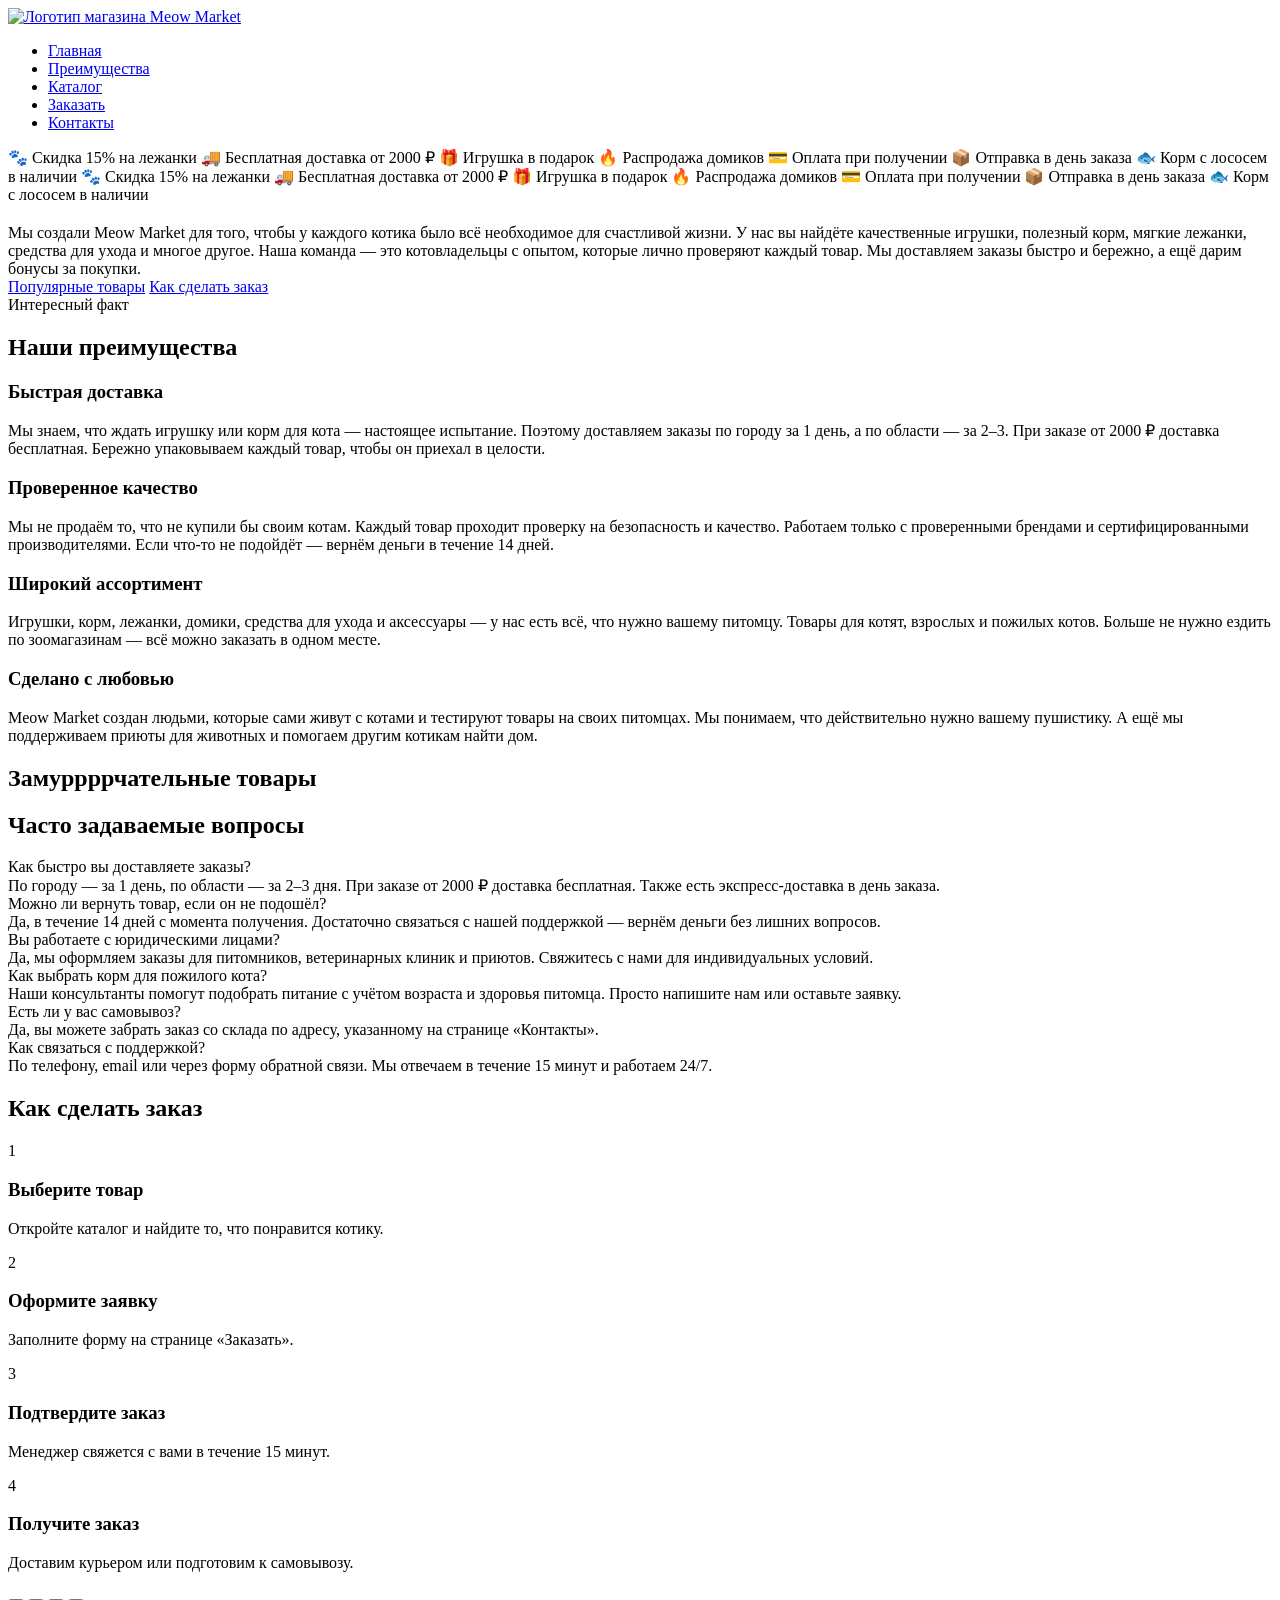
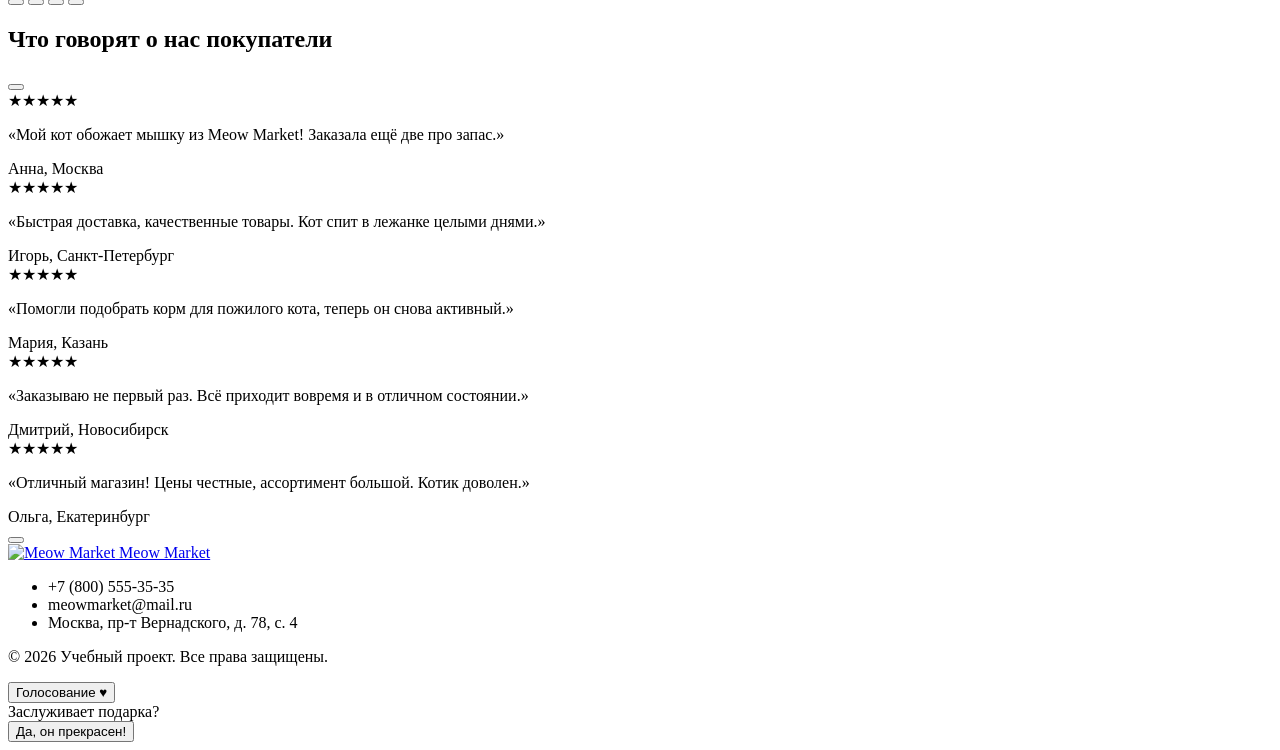
==== index.html @ ce5903d4 "feat: add index.html with header, hero, popular, FAQ, reviews and footer" ====
<!DOCTYPE html>
<html lang="ru">

<head>
	<meta charset="UTF-8">
	<meta name="viewport" content="width=device-width, initial-scale=1.0">
	<meta name="description"
		content="Добро пожаловать в Meow Market! Уютный магазин товаров для котиков. Игрушки, корм, лежанки и аксессуары. Всё для счастья вашего пушистика!">
	<meta property="og:type" content="website">
	<meta property="og:title" content="Meow Market - Товары для котиков">
	<meta property="og:description" content="Уютный магазин игрушек, корма и лежанок для ваших пушистиков.">
	<meta property="og:image" content="https://NazarovaVA.github.io/Meow-Market-kr1-html-css-shop/images/icon.svg">
	<link rel="preconnect" href="https://fonts.googleapis.com">
	<link rel="preconnect" href="https://fonts.gstatic.com" crossorigin>
	<link href="https://fonts.googleapis.com/css2?family=Pacifico&display=swap" rel="stylesheet">
	<link rel="icon" href="images/icon.svg" type="image/svg+xml">
	<title>Meow Market - Главная</title>
	<link rel="stylesheet" href="css/style.css">
	<script type="module" src="js/main.js"></script>
</head>

<body>
	<header class="site-header">
		<div class="site-header__logo">
			<a class="site-header__logo-img" href="index.html">
				<img src="images/logo.gif" alt="Логотип магазина" />
			</a>
			<a class="site-header__logo-text" href="index.html">Meow Market</a>
		</div>
		<div class="site-header__nav-wrapper">
			<nav class="site-nav">
				<ul class="site-nav__list">
					<li class="site-nav__item site-nav__item--active">
						<a class="site-nav__link" href="index.html">Главная</a>
					</li>
					<li class="site-nav__item">
						<a class="site-nav__link" href="#advantages">Преимущества</a>
					</li>
					<li class="site-nav__item">
						<a class="site-nav__link" href="catalog.html">Каталог</a>
					</li>
					<li class="site-nav__item">
						<a class="site-nav__link" href="order.html">Заказать</a>
					</li>
					<li class="site-nav__item">
						<a class="site-nav__link" href="contacts.html">Контакты</a>
					</li>
				</ul>
			</nav>
		</div>
	</header>
	<main>
		<div class="marquee">
			<div class="marquee__track">
				<span class="marquee__item">🐾 Скидка 15% на лежанки</span>
				<span class="marquee__item">🚚 Бесплатная доставка от 2000 ₽</span>
				<span class="marquee__item">🎁 Игрушка в подарок</span>
				<span class="marquee__item">🔥 Распродажа домиков</span>
				<span class="marquee__item">💳 Оплата при получении</span>
				<span class="marquee__item">📦 Отправка в день заказа</span>
				<span class="marquee__item">🐟 Корм с лососем в наличии</span>
				<span class="marquee__item" aria-hidden="true">🐾 Скидка 15% на лежанки</span>
				<span class="marquee__item" aria-hidden="true">🚚 Бесплатная доставка от 2000 ₽</span>
				<span class="marquee__item" aria-hidden="true">🎁 Игрушка в подарок</span>
				<span class="marquee__item" aria-hidden="true">🔥 Распродажа домиков</span>
				<span class="marquee__item" aria-hidden="true">💳 Оплата при получении</span>
				<span class="marquee__item" aria-hidden="true">📦 Отправка в день заказа</span>
				<span class="marquee__item" aria-hidden="true">🐟 Корм с лососем в наличии</span>
			</div>
		</div>
		<section class="hero">
			<div class="hero__inner">
				<h1 class="hero__title"></h1>
				<div class="hero__content">
					<div class="hero__left">
						<div class="hero__text">
							Мы создали Meow Market для того, чтобы у каждого котика было всё необходимое для счастливой
							жизни. У нас вы найдёте
							качественные игрушки, полезный корм, мягкие лежанки, средства для ухода и многое другое.
							Наша команда — это
							котовладельцы с опытом, которые лично проверяют каждый товар. Мы доставляем заказы быстро и
							бережно, а ещё дарим бонусы
							за покупки.
						</div>
						<div class="hero__actions">
							<a class="button" href="#popular">Популярные товары</a>
							<a class="button" href="#how-to-order">Как сделать заказ</a>
						</div>
					</div>
					<div class="fact-card">
						<div class="fact-card__title">Интересный факт</div>
						<div class="fact-card__text"></div>
					</div>
				</div>
			</div>
		</section>
		<section class="advantages" id="advantages">
			<h2 class="section-title">Наши преимущества</h2>
			<div class="advantages__grid">
				<article class="advantage-card advantage-card--from-left">
					<div class="advantage-card__inner">
						<div class="advantage-card__front">
							<h3 class="advantage-card__title">Быстрая доставка</h3>
							<div class="advantage-card__icon advantage-card__icon--delivery"></div>
						</div>
						<div class="advantage-card__back">
							<p class="advantage-card__text">
								Мы знаем, что ждать игрушку или корм для кота — настоящее испытание. Поэтому доставляем
								заказы по городу за 1 день, а по
								области — за 2–3. При заказе от 2000 ₽ доставка бесплатная. Бережно упаковываем каждый
								товар, чтобы он приехал в
								целости.
							</p>
						</div>
					</div>
				</article>
				<article class="advantage-card advantage-card--from-right">
					<div class="advantage-card__inner">
						<div class="advantage-card__front">
							<h3 class="advantage-card__title">Проверенное качество</h3>
							<div class="advantage-card__icon advantage-card__icon--tested"></div>
						</div>
						<div class="advantage-card__back">
							<p class="advantage-card__text">
								Мы не продаём то, что не купили бы своим котам. Каждый товар проходит проверку на
								безопасность и качество. Работаем
								только с проверенными брендами и сертифицированными производителями. Если что-то не
								подойдёт — вернём деньги в течение
								14 дней.
							</p>
						</div>
					</div>
				</article>
				<article class="advantage-card advantage-card--from-left">
					<div class="advantage-card__inner">
						<div class="advantage-card__front">
							<h3 class="advantage-card__title">Широкий ассортимент</h3>
							<div class="advantage-card__icon advantage-card__icon--products"></div>
						</div>
						<div class="advantage-card__back">
							<p class="advantage-card__text">
								Игрушки, корм, лежанки, домики, средства для ухода и аксессуары — у нас есть всё, что
								нужно вашему питомцу. Товары для
								котят, взрослых и пожилых котов. Больше не нужно ездить по зоомагазинам — всё можно
								заказать в одном месте.
							</p>
						</div>
					</div>
				</article>
				<article class="advantage-card advantage-card--from-right">
					<div class="advantage-card__inner">
						<div class="advantage-card__front">
							<h3 class="advantage-card__title">Сделано с любовью</h3>
							<div class="advantage-card__icon advantage-card__icon--love"></div>
						</div>
						<div class="advantage-card__back">
							<p class="advantage-card__text">
								Meow Market создан людьми, которые сами живут с котами и тестируют товары на своих
								питомцах. Мы понимаем, что
								действительно нужно вашему пушистику. А ещё мы поддерживаем приюты для животных и
								помогаем другим котикам найти дом.
							</p>
						</div>
					</div>
				</article>
			</div>
		</section>
		<section class="popular" id="popular">
			<h2 class="section-title">Замуррррчательные товары</h2>
			<div class="products__grid"></div>
		</section>
		<section id="faq">
			<h2 class="section-title">Часто задаваемые вопросы</h2>
			<div class="faq__list">
				<div class="faq-item">
					<div class="faq-item__question">Как быстро вы доставляете заказы?</div>
					<div class="faq-item__answer">По городу — за 1 день, по области — за 2–3 дня. При заказе от 2000 ₽
						доставка
						бесплатная. Также есть экспресс-доставка в день заказа.</div>
				</div>
				<div class="faq-item">
					<div class="faq-item__question">Можно ли вернуть товар, если он не подошёл?</div>
					<div class="faq-item__answer">Да, в течение 14 дней с момента получения. Достаточно связаться с
						нашей
						поддержкой — вернём деньги без лишних вопросов.</div>
				</div>
				<div class="faq-item">
					<div class="faq-item__question">Вы работаете с юридическими лицами?</div>
					<div class="faq-item__answer">Да, мы оформляем заказы для питомников, ветеринарных клиник и приютов.
						Свяжитесь с нами для индивидуальных условий.</div>
				</div>
				<div class="faq-item">
					<div class="faq-item__question">Как выбрать корм для пожилого кота?</div>
					<div class="faq-item__answer">Наши консультанты помогут подобрать питание с учётом возраста и
						здоровья
						питомца. Просто напишите нам или оставьте заявку.</div>
				</div>
				<div class="faq-item">
					<div class="faq-item__question">Есть ли у вас самовывоз?</div>
					<div class="faq-item__answer">Да, вы можете забрать заказ со склада по адресу, указанному на
						странице
						«Контакты».</div>
				</div>
				<div class="faq-item">
					<div class="faq-item__question">Как связаться с поддержкой?</div>
					<div class="faq-item__answer">По телефону, email или через форму обратной связи. Мы отвечаем в
						течение 15
						минут и работаем 24/7.</div>
				</div>
			</div>
		</section>
		<section class="how-to-order" id="how-to-order">
			<h2 class="section-title">Как сделать заказ</h2>

			<div class="step-card" id="stepCard" role="button" tabindex="0" aria-label="Следующий шаг">
				<div class="step-card__stage">
					<div class="step-card__slide step-card__slide--active">
						<div class="step-card__num">1</div>
						<div class="step-card__content">
							<div class="step-card__image step-card__image--choose"></div>
							<h3 class="step-card__title">Выберите товар</h3>
							<p class="step-card__text">Откройте каталог и найдите то, что понравится котику.</p>
						</div>
					</div>
					<div class="step-card__slide">
						<div class="step-card__num">2</div>
						<div class="step-card__content">
							<div class="step-card__image step-card__image--form"></div>
							<h3 class="step-card__title">Оформите заявку</h3>
							<p class="step-card__text">Заполните форму на странице «Заказать».</p>
						</div>
					</div>
					<div class="step-card__slide">
						<div class="step-card__num">3</div>
						<div class="step-card__content">
							<div class="step-card__image step-card__image--phone"></div>
							<h3 class="step-card__title">Подтвердите заказ</h3>
							<p class="step-card__text">Менеджер свяжется с вами в течение 15 минут.</p>
						</div>
					</div>
					<div class="step-card__slide">
						<div class="step-card__num">4</div>
						<div class="step-card__content">
							<div class="step-card__image step-card__image--end"></div>
							<h3 class="step-card__title">Получите заказ</h3>
							<p class="step-card__text">Доставим курьером или подготовим к самовывозу.</p>
						</div>
					</div>
				</div>
			</div>

			<div class="step-card__dots">
				<button class="step-card__dot step-card__dot--active" data-index="0"></button>
				<button class="step-card__dot" data-index="1"></button>
				<button class="step-card__dot" data-index="2"></button>
				<button class="step-card__dot" data-index="3"></button>
			</div>
		</section>
		<section class="reviews">
			<h2 class="section-title">Что говорят о нас покупатели</h2>

			<div class="reviews__wrapper">
				<button class="reviews__arrow reviews__arrow--prev" id="revPrev" aria-label="Назад"></button>

				<div class="reviews__track" id="revTrack">
					<article class="review-card">
						<div class="review-card__stars">★★★★★</div>
						<p class="review-card__text">«Мой кот обожает мышку из Meow Market! Заказала ещё две про запас.»
						</p>
						<span class="review-card__author">Анна, Москва</span>
					</article>
					<article class="review-card">
						<div class="review-card__stars">★★★★★</div>
						<p class="review-card__text">«Быстрая доставка, качественные товары. Кот спит в лежанке целыми
							днями.»</p>
						<span class="review-card__author">Игорь, Санкт-Петербург</span>
					</article>
					<article class="review-card">
						<div class="review-card__stars">★★★★★</div>
						<p class="review-card__text">«Помогли подобрать корм для пожилого кота, теперь он снова
							активный.»</p>
						<span class="review-card__author">Мария, Казань</span>
					</article>
					<article class="review-card">
						<div class="review-card__stars">★★★★★</div>
						<p class="review-card__text">«Заказываю не первый раз. Всё приходит вовремя и в отличном
							состоянии.»</p>
						<span class="review-card__author">Дмитрий, Новосибирск</span>
					</article>
					<article class="review-card">
						<div class="review-card__stars">★★★★★</div>
						<p class="review-card__text">«Отличный магазин! Цены честные, ассортимент большой. Котик
							доволен.»</p>
						<span class="review-card__author">Ольга, Екатеринбург</span>
					</article>
				</div>
				<button class="reviews__arrow reviews__arrow--next" id="revNext" aria-label="Вперёд"></button>
			</div>
		</section>
	</main>
	<footer class="site-footer">
		<div class="site-footer__inner">
			<a href="index.html" class="site-footer__logo">
				<img src="images/logo.gif" alt="Meow Market" class="site-footer__logo-img">
				Meow Market
			</a>
			<ul class="site-footer__contacts">
				<li>+7 (800) 555-35-35</li>
				<li>meowmarket@mail.ru</li>
				<li>Москва, пр-т Вернадского, д. 78, с. 4</li>
			</ul>
			<p class="site-footer__copy"><span>©</span> 2026 Учебный проект. Все права защищены.</p>
		</div>
	</footer>
	<button class="cat-vote-btn" id="openCatBtn" type="button">Голосование ♥</button>
	<aside class="cat-panel" id="panel">
		<div class="cat-panel__inner">
			<div class="cat-panel__title">Заслуживает подарка?</div>
			<div class="cat-panel__content"></div>
		</div>
		<button class="cat-panel__button" id="closeCatBtn" type="button">Да, он прекрасен!</button>
	</aside>
</body>

</html>
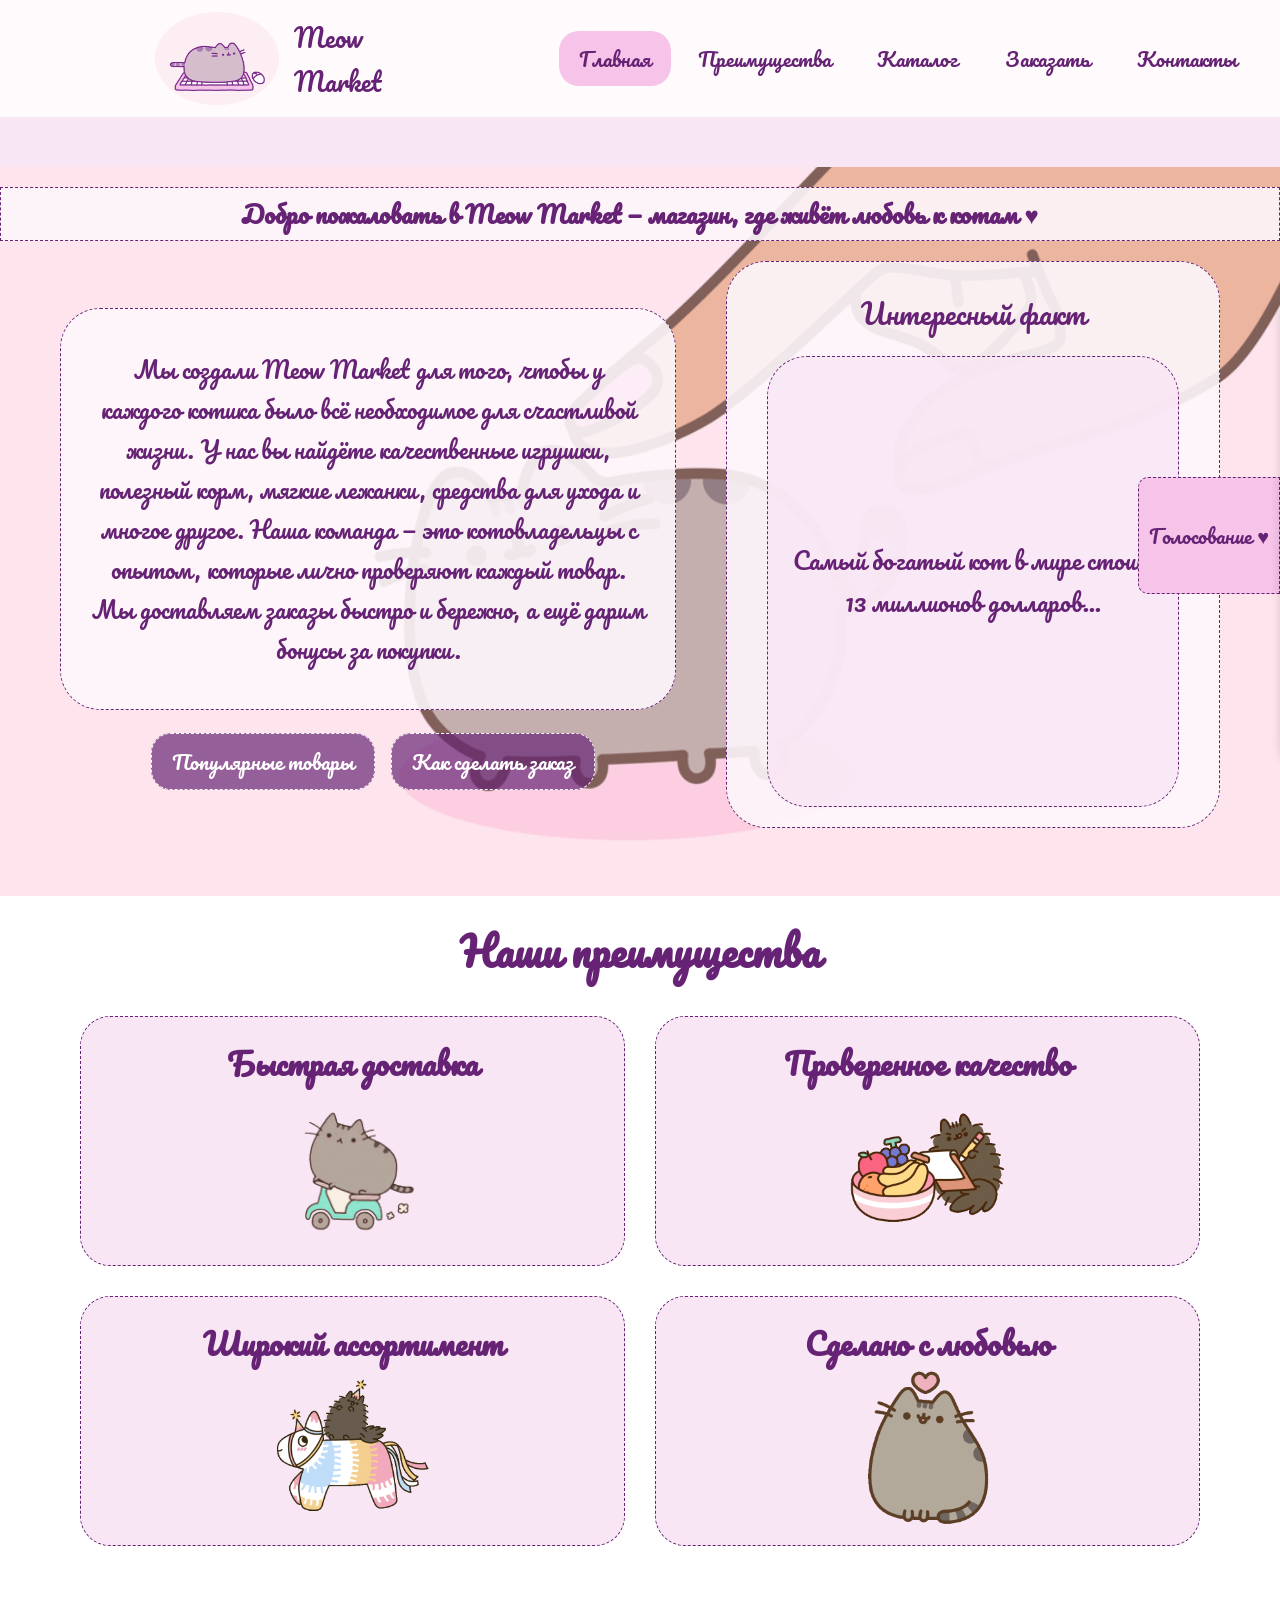
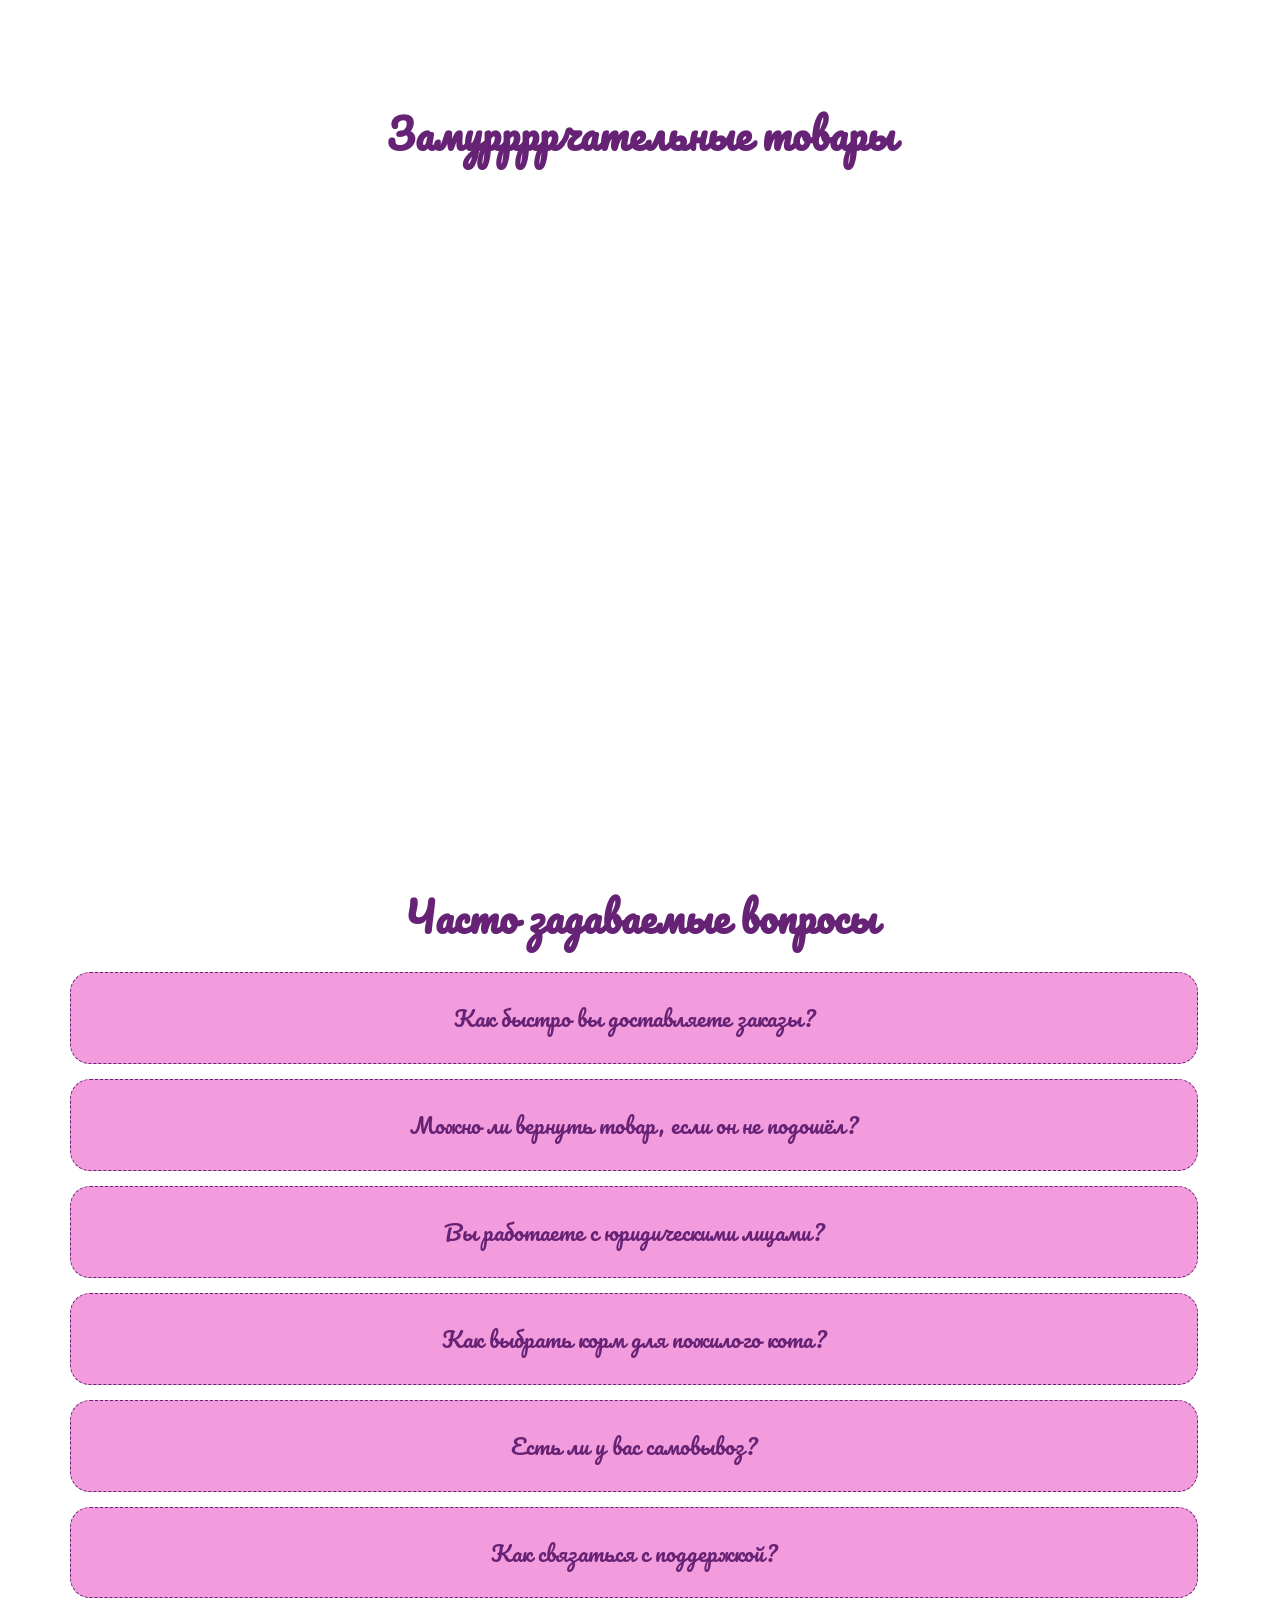
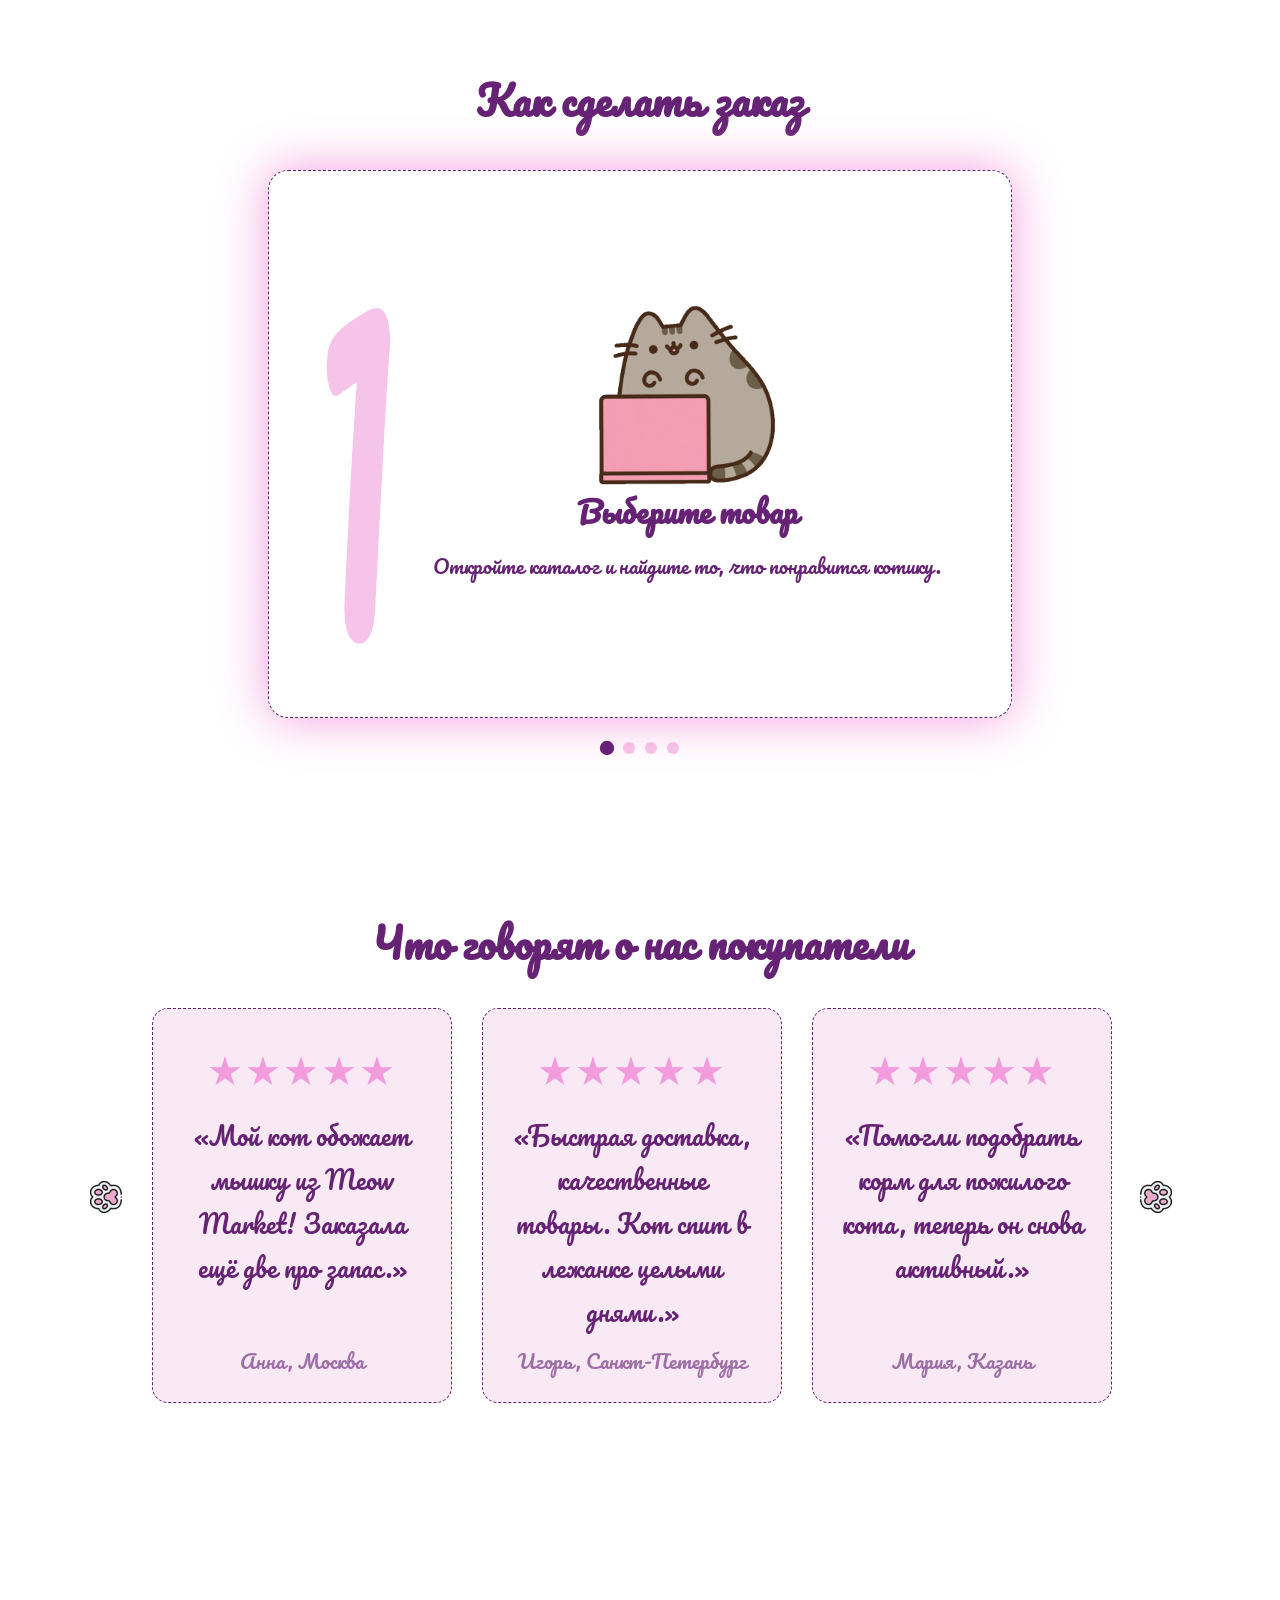
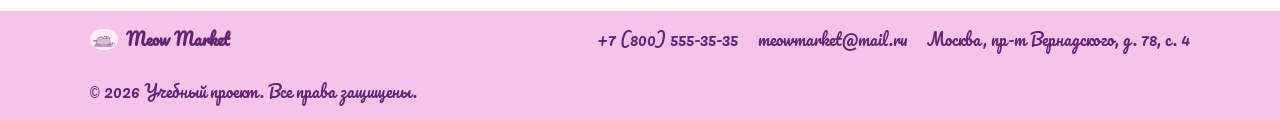
==== commit bb6a7c44: "feat: add product.html with gallery, table and order button" ====
--- a/index.html
+++ b/index.html
@@ -34,7 +34,7 @@
 						<a class="site-nav__link" href="index.html">Главная</a>
 					</li>
 					<li class="site-nav__item">
-						<a class="site-nav__link" href="#advantages">Преимущества</a>
+						<a class="site-nav__link" href="index.html#advantages">Преимущества</a>
 					</li>
 					<li class="site-nav__item">
 						<a class="site-nav__link" href="catalog.html">Каталог</a>
--- a/css/style.css
+++ b/css/style.css
@@ -0,0 +1,1010 @@
+:root {
+	/* Размеры */
+	--header-height: 13vh;
+	--logo-font-size: 25px;
+	--header-padding-top-bottom: 12px;
+	--header-padding-left-right: 20px;
+
+	/* Радиусы */
+	--radius-xs: 10px;
+	--radius-sm: 16px;
+	--radius-md: 20px;
+	--radius-lg: 30px;
+	--radius-xl: 40px;
+
+	/* Основные цвета */
+	--color-primary: #662274;
+	--color-primary-a70: #662274ae;
+	--color-bg: #fffbfc;
+	--color-white: #FFFFFF;
+	--color-muted: #9e6fa7;
+
+	/* Розовые оттенки */
+	--color-pink-dark: #f39cdd;
+	--color-pink: #f6c3e9;
+	--color-pink-a45: #f6c3e972;
+	--color-pink-light: #f8e6f4;
+	--color-pink-light-a86: #f8e6f4dc;
+	--color-pink-pale: #fdeef3;
+	--color-pink-answer: #ffc6f1;
+	--color-pink-overlay: #ffe1f8a0;
+	--color-pink-hover: #ffbbee;
+
+	/* Акценты */
+	--color-accent: #ff46d1;
+	--color-hero-bg: #fdf7fbe5;
+	--color-hero-overlay: #f6c3e941;
+
+	/* Курсор */
+	--cursor-paw: url(../images/paw.png), auto;
+}
+
+::-webkit-scrollbar {
+	width: 15px;
+	height: 15px;
+}
+
+::-webkit-scrollbar-track {
+	background: var(--color-pink-light);
+}
+
+::-webkit-scrollbar-thumb {
+	background: var(--color-pink);
+	border: 2px solid var(--color-primary);
+	border-radius: var(--radius-xs);
+}
+
+::-webkit-scrollbar-thumb:hover {
+	background: var(--color-pink-hover);
+}
+
+::-webkit-scrollbar-corner {
+	background: transparent;
+}
+
+* {
+	box-sizing: border-box;
+	font-family: "Pacifico", cursive;
+	color: var(--color-primary);
+}
+
+html {
+	scroll-behavior: smooth;
+	overflow-x: hidden;
+}
+
+body {
+	margin: 0;
+}
+
+.site-header {
+	cursor: var(--cursor-paw);
+	background-color: var(--color-bg);
+	height: var(--header-height);
+	position: fixed;
+	top: 0;
+	width: 100%;
+	z-index: 1000;
+	display: flex;
+	justify-content: space-between;
+	align-items: center;
+	padding: var(--header-padding-top-bottom) var(--header-padding-left-right);
+}
+
+.site-header__logo {
+	display: flex;
+	justify-content: center;
+	align-items: center;
+	height: calc(var(--header-height) - var(--header-padding-top-bottom) * 2);
+	flex: 2;
+}
+
+.site-header__logo-img {
+	height: calc(var(--header-height) - var(--header-padding-top-bottom) * 2);
+	margin-right: 15px;
+}
+
+.site-header__logo-img img {
+	cursor: var(--cursor-paw);
+	height: calc(var(--header-height) - var(--header-padding-top-bottom) * 2);
+}
+
+.site-header__logo-text {
+	cursor: var(--cursor-paw);
+	margin: 0;
+	font-size: var(--logo-font-size);
+	text-decoration: none;
+	width: min-content;
+}
+
+.site-header__nav-wrapper {
+	flex: 3;
+}
+
+.site-nav__list {
+	display: flex;
+	justify-content: space-around;
+	align-items: center;
+	list-style: none;
+}
+
+.site-nav__item {
+	padding: 10px 20px;
+	border-radius: var(--radius-md);
+}
+
+.site-nav__link {
+	cursor: var(--cursor-paw);
+	text-decoration: none;
+	font-size: 20px;
+}
+
+.site-nav__item:hover {
+	border: 1px dashed var(--color-primary);
+}
+
+.site-nav__item--active {
+	background-color: var(--color-pink);
+}
+
+main {
+	margin-top: var(--header-height);
+}
+
+section {
+	height: 87vh;
+}
+
+.cat-vote-btn {
+	border: 1px dashed var(--color-primary);
+	cursor: var(--cursor-paw);
+	position: fixed;
+	top: calc(var(--header-height) + 40vh);
+	right: 0px;
+	writing-mode: sideways-lr;
+	padding-bottom: 40px;
+	padding-top: 40px;
+	padding-left: 10px;
+	padding-right: 10px;
+	font-size: 20px;
+	border-radius: var(--radius-xs) 0 0 var(--radius-xs);
+	background-color: var(--color-pink);
+	transition: padding 0.4s ease-out;
+}
+
+.cat-vote-btn:hover {
+	padding-left: 20px;
+}
+
+.cat-panel__button {
+	cursor: var(--cursor-paw);
+	font-size: 20px;
+	padding: 5px 20px;
+	background-color: var(--color-pink);
+	border: none;
+	border-radius: var(--radius-xs);
+}
+
+.cat-panel {
+	border: 1px dashed var(--color-primary);
+	cursor: var(--cursor-paw);
+	background-color: var(--color-pink-pale);
+	position: fixed;
+	top: calc(var(--header-height) + 20vh);
+	right: 320px;
+	width: 320px;
+	height: 470px;
+	box-shadow: 2px 0 12px rgba(0, 0, 0, 0.2);
+	transform: translateX(calc(100% + 320px));
+	transition: transform 0.3s ease;
+	z-index: 1001;
+	display: flex;
+	flex-direction: column;
+	justify-content: center;
+	align-items: center;
+	gap: 8px;
+	border-radius: var(--radius-md) 0 0 var(--radius-md);
+}
+
+.cat-panel--open {
+	transform: translateX(320px);
+}
+
+.cat-panel__inner {
+	display: flex;
+	flex-direction: column;
+	justify-content: center;
+	align-items: center;
+	gap: 10px;
+}
+
+.cat-panel__title {
+	font-size: 30px;
+}
+
+.cat-panel__content {
+	text-align: center;
+	max-width: 300px;
+}
+
+.cat-panel__content img {
+	width: 300px;
+	height: 300px;
+}
+
+.marquee {
+	overflow: hidden;
+	width: 100%;
+	background: var(--color-pink-light);
+}
+
+.marquee__track {
+	display: flex;
+	width: max-content;
+	animation: marquee 12s linear infinite;
+	padding: 10px 0px;
+	transform: translateX(100%);
+	border-top: 1px dashed var(--color-primary);
+	border-bottom: 1px dashed var(--color-primary);
+}
+
+.marquee__item {
+	flex-shrink: 0;
+	padding-right: 2rem;
+	white-space: nowrap;
+}
+
+@keyframes marquee {
+	from {
+		transform: translateX(0);
+	}
+
+	to {
+		transform: translateX(-50%);
+	}
+}
+
+.hero {
+	background-image: url(../images/pusheenPeople.gif);
+	background-position: center;
+	background-repeat: no-repeat;
+	background-size: cover;
+	height: 81vh;
+}
+
+.hero__inner {
+	display: flex;
+	flex-direction: column;
+	height: 81vh;
+	background-color: var(--color-hero-overlay);
+	cursor: var(--cursor-paw);
+}
+
+.hero__title {
+	text-align: center;
+	background-color: var(--color-hero-bg);
+	border: 1px dashed var(--color-primary);
+	padding: 5px 0px;
+}
+
+.hero__content {
+	display: flex;
+	gap: 50px;
+	padding: 0 60px;
+	height: 63vh;
+}
+
+.hero__left {
+	flex: 10;
+	font-size: 23px;
+	text-align: center;
+	display: flex;
+	justify-content: center;
+	align-items: center;
+	flex-direction: column;
+	gap: 30px;
+}
+
+.hero__text {
+	background-color: var(--color-hero-bg);
+	border-radius: var(--radius-xl);
+	border: 1px dashed var(--color-primary);
+	padding: 40px 30px;
+	cursor: var(--cursor-paw);
+}
+
+.button {
+	text-decoration: none;
+	padding: 10px 20px;
+	background-color: var(--color-primary-a70);
+	color: var(--color-white);
+	border: 1px dashed var(--color-white);
+	font-size: 20px;
+	border-radius: var(--radius-md);
+	cursor: var(--cursor-paw);
+	margin-left: 10px;
+}
+
+.button:focus-visible {
+	outline: 2px solid var(--color-accent);
+	outline-offset: 3px;
+}
+
+.fact-card {
+	cursor: var(--cursor-paw);
+	flex: 7;
+	background-color: var(--color-hero-bg);
+	padding: 20px 30px;
+	border-radius: var(--radius-xl);
+	border: 1px dashed var(--color-primary);
+	text-align: center;
+	font-size: 28px;
+	display: flex;
+	flex-direction: column;
+	gap: 10px;
+}
+
+.fact-card__title {
+	flex: 1;
+	display: flex;
+	justify-content: center;
+	align-items: center;
+}
+
+.fact-card__text {
+	flex: 7;
+	background-color: var(--color-pink-light-a86);
+	border: 1px dashed var(--color-primary);
+	border-radius: var(--radius-xl);
+	margin: 0px 10px;
+	padding: 0px 15px;
+	display: flex;
+	justify-content: center;
+	align-items: center;
+	font-size: 24px;
+}
+
+.advantages {
+	scroll-margin: var(--header-height);
+}
+
+.section-title {
+	text-align: center;
+	margin: 0;
+	font-size: 40px;
+	padding: 20px;
+}
+
+.advantages__grid {
+	display: grid;
+	grid-template-columns: repeat(2, 1fr);
+	grid-template-rows: repeat(2, 1fr);
+	gap: 10px;
+	padding: 0px 70px;
+}
+
+.advantage-card__icon {
+	background-position: center;
+	background-size: contain;
+	background-repeat: no-repeat;
+	height: 200px;
+	width: 200px;
+}
+
+.advantage-card__icon--delivery {
+	background-image: url(../images/delivery.gif);
+}
+
+.advantage-card__icon--tested {
+	background-image: url(../images/tested.gif);
+}
+
+.advantage-card__icon--products {
+	background-image: url(../images/products.gif);
+}
+
+.advantage-card__icon--love {
+	background-image: url(../images/love.gif);
+}
+
+.advantage-card {
+	cursor: var(--cursor-paw);
+	padding: 10px;
+	perspective: 1000px;
+	height: 270px;
+}
+
+.advantage-card__inner {
+	background-color: var(--color-pink-light);
+	border: 1px dashed var(--color-primary);
+	border-radius: var(--radius-lg);
+	position: relative;
+	width: 100%;
+	height: 100%;
+	transition: transform 0.6s;
+	transform-style: preserve-3d;
+}
+
+.advantage-card:hover .advantage-card__inner {
+	transform: rotateY(180deg);
+}
+
+.advantage-card__front,
+.advantage-card__back {
+	position: absolute;
+	width: 100%;
+	height: 100%;
+	backface-visibility: hidden;
+	-webkit-backface-visibility: hidden;
+	display: flex;
+	flex-direction: column;
+	align-items: center;
+	justify-content: center;
+	padding: 20px;
+	box-sizing: border-box;
+	border-radius: var(--radius-lg);
+	text-align: center;
+}
+
+.advantage-card__front {
+	background-color: var(--color-pink-light);
+}
+
+.advantage-card__back {
+	background-color: var(--color-pink-light);
+	transform: rotateY(180deg);
+}
+
+.advantage-card__title {
+	margin: 0;
+	font-size: 30px;
+}
+
+.advantage-card__text {
+	margin: 0;
+	font-size: 20px;
+	line-height: 1.4;
+}
+
+@keyframes slide-from-left {
+	from {
+		opacity: 0;
+		transform: translateX(-80px);
+	}
+
+	to {
+		opacity: 1;
+		transform: translateX(0);
+	}
+}
+
+@keyframes slide-from-right {
+	from {
+		opacity: 0;
+		transform: translateX(80px);
+	}
+
+	to {
+		opacity: 1;
+		transform: translateX(0);
+	}
+}
+
+.advantage-card--from-left {
+	animation: slide-from-left 0.8s ease-out both;
+	animation-timeline: view();
+	animation-range: entry 0% cover 30%;
+}
+
+.advantage-card--from-right {
+	animation: slide-from-right 0.8s ease-out both;
+	animation-timeline: view();
+	animation-range: entry 0% cover 30%;
+}
+
+.popular {
+	scroll-margin: var(--header-height);
+}
+
+.products__grid {
+	display: grid;
+	grid-template-columns: repeat(3, 1fr);
+	gap: 60px;
+	padding: 0px 80px;
+}
+
+.product-card {
+	background-position: center;
+	background-repeat: no-repeat;
+	background-size: cover;
+	display: flex;
+	flex-direction: column;
+	justify-content: center;
+	align-items: center;
+	height: 67vh;
+	border-radius: var(--radius-md);
+	position: relative;
+}
+
+.product-card__badge {
+	position: absolute;
+	top: 20px;
+	left: 20px;
+	background-color: var(--color-primary-a70);
+	color: var(--color-white);
+	padding: 5px 10px;
+	border-radius: var(--radius-xs);
+	display: none;
+}
+
+.product-card__spacer {
+	flex: 13;
+}
+
+.product-card__content {
+	border-top: 1px dashed var(--color-primary);
+	display: none;
+	cursor: var(--cursor-paw);
+	flex: 4;
+	background-color: var(--color-pink-overlay);
+	width: 100%;
+	text-align: center;
+	padding: 10px;
+	border-radius: 0px 0px var(--radius-md) var(--radius-md);
+}
+
+.product-card:hover .product-card__content,
+.product-card:hover .product-card__badge {
+	display: block;
+}
+
+.product-card:hover {
+	transform: scale(105%);
+	border: 1px dashed var(--color-primary);
+}
+
+.product-card__name {
+	width: 100%;
+	font-size: 23px;
+	padding-bottom: 10px;
+}
+
+.product-card__info {
+	font-size: 30px;
+	padding-bottom: 5px;
+	display: flex;
+	justify-content: center;
+	align-items: center;
+}
+
+.product-card__price {
+	flex: 1;
+}
+
+.product-card__actions {
+	flex: 2;
+	display: flex;
+	flex-direction: column;
+	justify-content: center;
+	align-items: center;
+	gap: 5px;
+}
+
+.product-card__more,
+.product-card__buy {
+	cursor: var(--cursor-paw);
+	flex: 1;
+	width: 100%;
+	font-size: 18px;
+	background-color: var(--color-pink-a45);
+	border: 1px dashed var(--color-primary);
+	border-radius: var(--radius-md);
+}
+
+.product-card__more:hover,
+.product-card__buy:hover {
+	background-color: var(--color-pink);
+}
+
+.faq__list {
+	display: flex;
+	flex-direction: column;
+	gap: 15px;
+	padding: 0 70px;
+	height: 80%;
+	text-align: center;
+}
+
+.faq-item {
+	cursor: var(--cursor-paw);
+	display: flex;
+	gap: 10px;
+	flex: 1;
+	min-height: 0;
+}
+
+.faq-item__question,
+.faq-item__answer {
+	background-color: var(--color-pink-dark);
+	display: grid;
+	place-items: center;
+	border-radius: var(--radius-md);
+	font-size: 22px;
+	padding: 7px 20px;
+	border: 1px dashed var(--color-primary);
+	overflow: hidden;
+	min-width: 0;
+}
+
+.faq-item__question {
+	flex: 2;
+}
+
+.faq-item__answer {
+	flex: 0;
+	font-size: 18px;
+	background-color: var(--color-pink-answer);
+	padding-left: 0;
+	padding-right: 0;
+	opacity: 0;
+	transition: flex 0.5s ease, opacity 0.4s ease, padding 0.5s ease;
+}
+
+.faq-item:hover .faq-item__answer {
+	flex: 3;
+	padding-left: 20px;
+	padding-right: 20px;
+	opacity: 1;
+}
+
+.how-to-order {
+	scroll-margin: var(--header-height);
+	height: 87vh;
+	display: flex;
+	flex-direction: column;
+	justify-content: start;
+	align-items: center;
+	text-align: center;
+	padding: 0px 20px;
+	box-sizing: border-box;
+}
+
+.step-card {
+	position: relative;
+	width: 60%;
+	height: 70%;
+	background: var(--color-white);
+	border-radius: var(--radius-md);
+	box-shadow: 0px 0px 50px var(--color-pink-dark);
+	cursor: var(--cursor-paw);
+	padding: 30px;
+	box-sizing: border-box;
+	transition: transform 0.3s ease, box-shadow 0.3s ease;
+	margin-top: 15px;
+	margin-bottom: 24px;
+	border: 1px dashed var(--color-primary);
+}
+
+.step-card:hover {
+	transform: translateY(-4px);
+	box-shadow: 0px 0px 50px var(--color-accent);
+}
+
+.step-card:focus-visible {
+	outline: 2px solid var(--color-accent);
+	outline-offset: 4px;
+}
+
+.step-card__stage {
+	position: relative;
+	width: 100%;
+	height: 100%;
+}
+
+.step-card__slide {
+	position: absolute;
+	inset: 0;
+	display: flex;
+	opacity: 0;
+	transition: opacity 0.5s ease;
+	pointer-events: none;
+}
+
+.step-card__slide--active {
+	opacity: 1;
+}
+
+.step-card__num {
+	flex: 1;
+	color: var(--color-pink);
+	font-size: 100px;
+	line-height: 1;
+	transform: scaleY(5.7) scaleX(2.3);
+	transform-origin: bottom;
+	display: flex;
+	justify-content: center;
+	align-items: end;
+	padding-left: 10px;
+}
+
+.step-card__content {
+	flex: 7;
+	display: flex;
+	flex-direction: column;
+	justify-content: center;
+	align-items: center;
+}
+
+.step-card__image {
+	background-position: center;
+	background-repeat: no-repeat;
+	background-size: cover;
+	height: 20vh;
+	width: 26vh;
+}
+
+.step-card__image--choose {
+	background-image: url(../images/choose.gif);
+	width: 20vh;
+}
+
+.step-card__image--form {
+	background-image: url(../images/form.gif);
+}
+
+.step-card__image--phone {
+	background-image: url(../images/phone.gif);
+}
+
+.step-card__image--end {
+	background-image: url(../images/gift.gif);
+	width: 20vh;
+}
+
+.step-card__title {
+	margin: 0 0 10px;
+	color: var(--color-primary);
+	font-size: 30px;
+}
+
+.step-card__text {
+	margin: 0;
+	color: var(--color-primary);
+	font-size: 20px;
+}
+
+.step-card__dots {
+	display: flex;
+	gap: 10px;
+}
+
+.step-card__dot {
+	width: 12px;
+	height: 12px;
+	border: none;
+	border-radius: 50%;
+	background: var(--color-pink);
+	padding: 0;
+	cursor: pointer;
+	transition: background 0.3s, transform 0.3s;
+}
+
+.step-card__dot:hover {
+	background: var(--color-pink-dark);
+}
+
+.step-card__dot--active {
+	background: var(--color-primary);
+	transform: scale(1.2);
+}
+
+.reviews {
+	padding: 60px 20px;
+	text-align: center;
+	overflow: hidden;
+}
+
+.reviews__wrapper {
+	display: flex;
+	align-items: center;
+	gap: 12px;
+	max-width: 1100px;
+	margin: 0 auto;
+}
+
+.reviews__track {
+	display: flex;
+	gap: 30px;
+	overflow-x: auto;
+	scroll-snap-type: x mandatory;
+	padding: 10px 0;
+	flex: 1;
+}
+
+.reviews__track::-webkit-scrollbar {
+	display: none;
+}
+
+.review-card {
+	flex: 0 0 300px;
+	scroll-snap-align: start;
+	background: var(--color-pink-light-a86);
+	border-radius: var(--radius-sm);
+	padding: 24px;
+	text-align: center;
+	display: flex;
+	flex-direction: column;
+	gap: 10px;
+	border: 1px dashed var(--color-primary);
+	cursor: var(--cursor-paw);
+}
+
+.review-card__stars {
+	color: var(--color-pink-dark);
+	letter-spacing: 2px;
+	font-size: 40px;
+}
+
+.review-card__text {
+	margin: 0;
+	color: var(--color-primary);
+	flex-grow: 1;
+	font-size: 25px;
+}
+
+.review-card__author {
+	color: var(--color-muted);
+	font-size: 20px;
+}
+
+.reviews__arrow {
+	width: 50px;
+	height: 50px;
+	border: none;
+	background-repeat: no-repeat;
+	background-color: transparent;
+	font-size: 40px;
+	cursor: pointer;
+}
+
+.reviews__arrow--prev {
+	background-image: url(../images/paw-left.png);
+}
+
+.reviews__arrow--next {
+	background-image: url(../images/paw-right.png);
+}
+
+.site-footer {
+	background: var(--color-pink);
+	color: var(--color-primary);
+	font-size: 16px;
+	padding: 14px 20px;
+}
+
+.site-footer__inner {
+	display: flex;
+	align-items: center;
+	justify-content: space-between;
+	gap: 24px;
+	max-width: 1100px;
+	margin: 0 auto;
+	flex-wrap: wrap;
+}
+
+.site-footer__logo {
+	display: inline-flex;
+	align-items: center;
+	gap: 8px;
+	font-weight: 700;
+	text-decoration: none;
+}
+
+.site-footer__logo-img {
+	width: 28px;
+}
+
+.site-footer__contacts {
+	display: flex;
+	gap: 20px;
+	list-style: none;
+	padding: 0;
+	margin: 0;
+}
+
+.site-footer__copy {
+	margin: 0;
+}
+
+.site-footer__copy>span {
+	font-family: monospace;
+}
+
+/* Часть для catalog */
+
+.catalog {
+	display: flex;
+	justify-content: start;
+	width: 100%;
+	padding: 20px 70px 5px 70px;
+	gap: 10px;
+	height: max-content;
+}
+
+.catalog__title {
+	font-size: 35px;
+	margin: 0 0 10px 0;
+	text-align: center;
+}
+
+.filters-container {
+	flex: 2;
+	background-color: #ffffff;
+	padding: 20px 0 0 0;
+	position: sticky;
+	top: var(--header-height);
+	align-self: flex-start;
+}
+
+.filters {
+	background-color: #f6c3e9;
+	width: 100%;
+	border-radius: 20px;
+	text-align: center;
+	padding: 10px;
+}
+
+.filters__title {
+	font-size: 20px;
+	margin: 0 0 5px 0;
+}
+
+.filters__group {
+	display: flex;
+	flex-direction: column;
+	align-items: start;
+	gap: 2px;
+}
+
+.products-container {
+	padding: 0px 30px;
+	flex: 7;
+	background-color: #ffffff;
+}
+
+.products {
+	height: 80%;
+	display: grid;
+	grid-template-columns: repeat(4, 1fr);
+	gap: 20px;
+	margin-bottom: 20px;
+}
+	
+.catalog-product-card {
+	height: 300px;
+}
+
+.catalog-product-card__name {
+	font-size: 20px;
+}
+
+.catalog-product-card__info {
+	font-size: 20px;
+}
+
+.catalog-product-card__price {
+	font-size: 25px;
+}
+
+.catalog-product-card__more, .catalog-product-card__buy{
+	font-size: 15px;
+}
+
+.filters__actions {
+	margin-top: 10px;
+}
+
+.filters__button {
+	font-size: 15px;
+	padding: 5px 15px;
+}
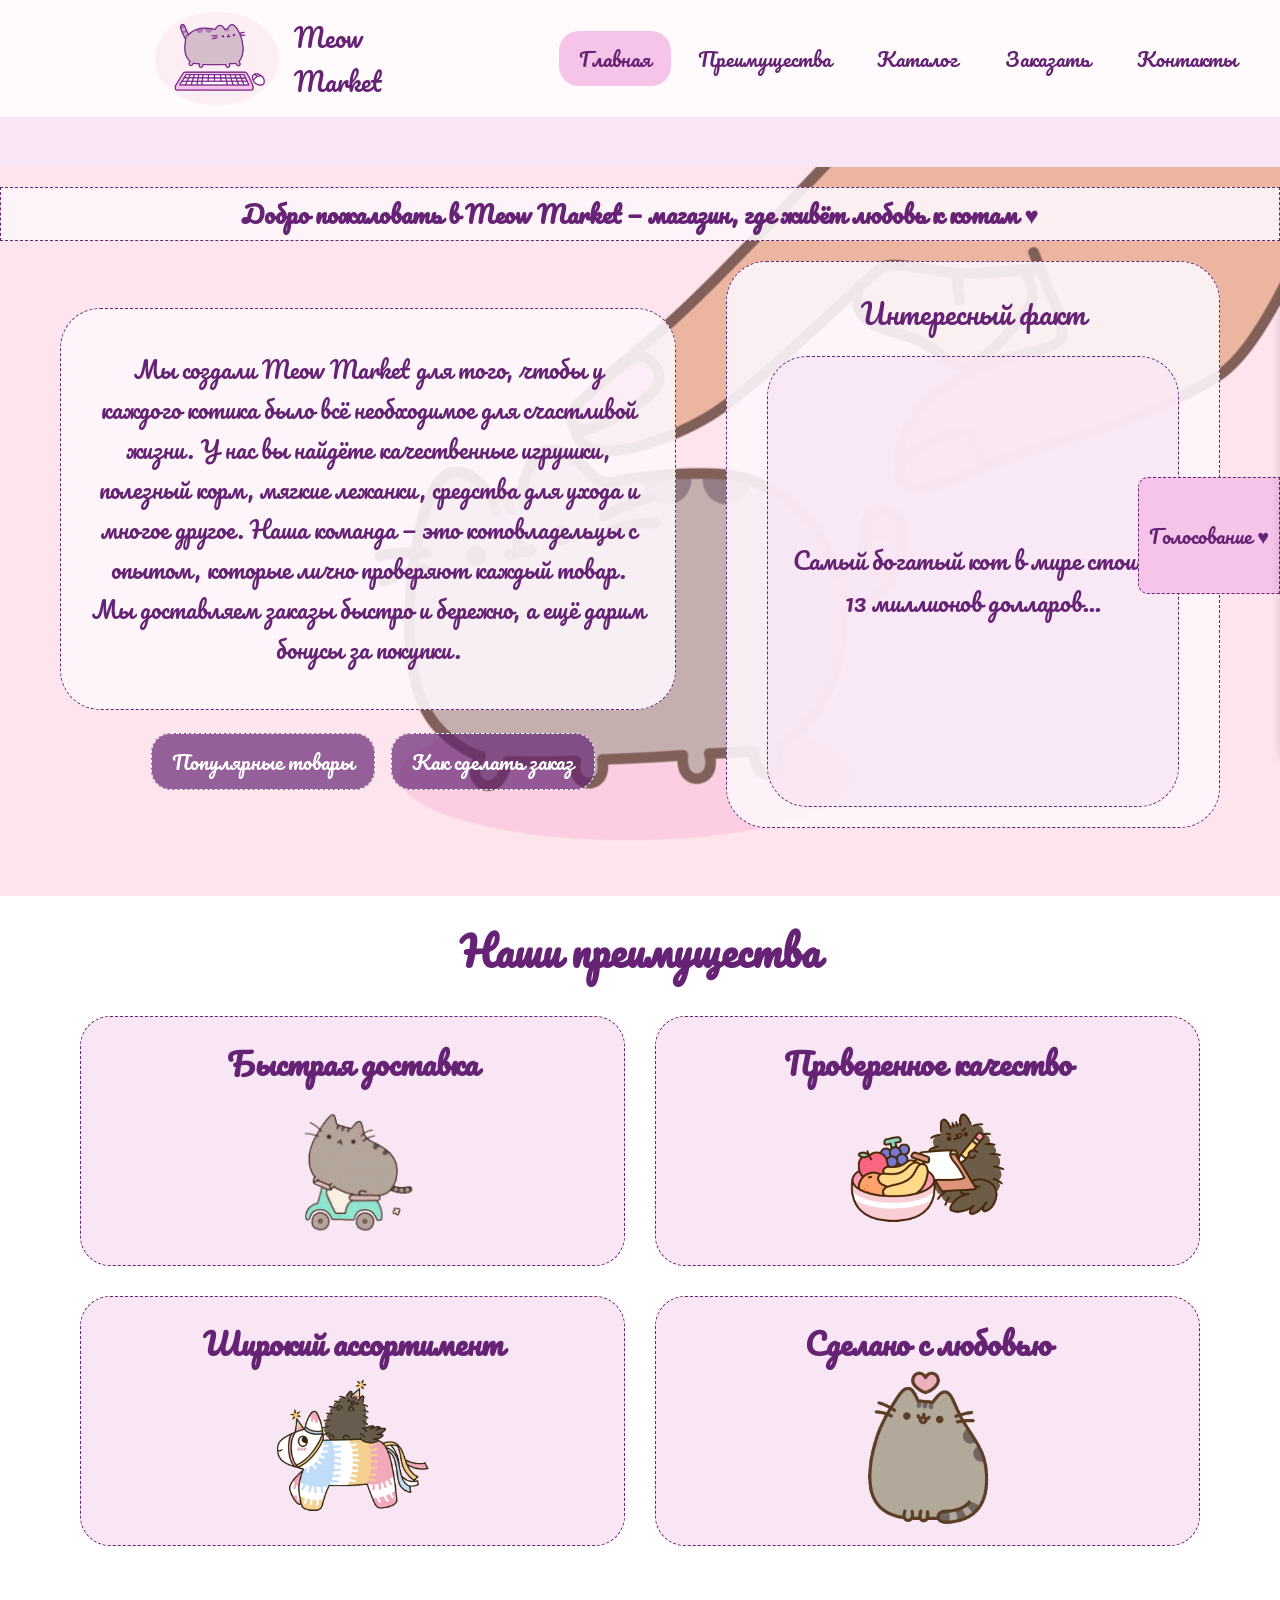
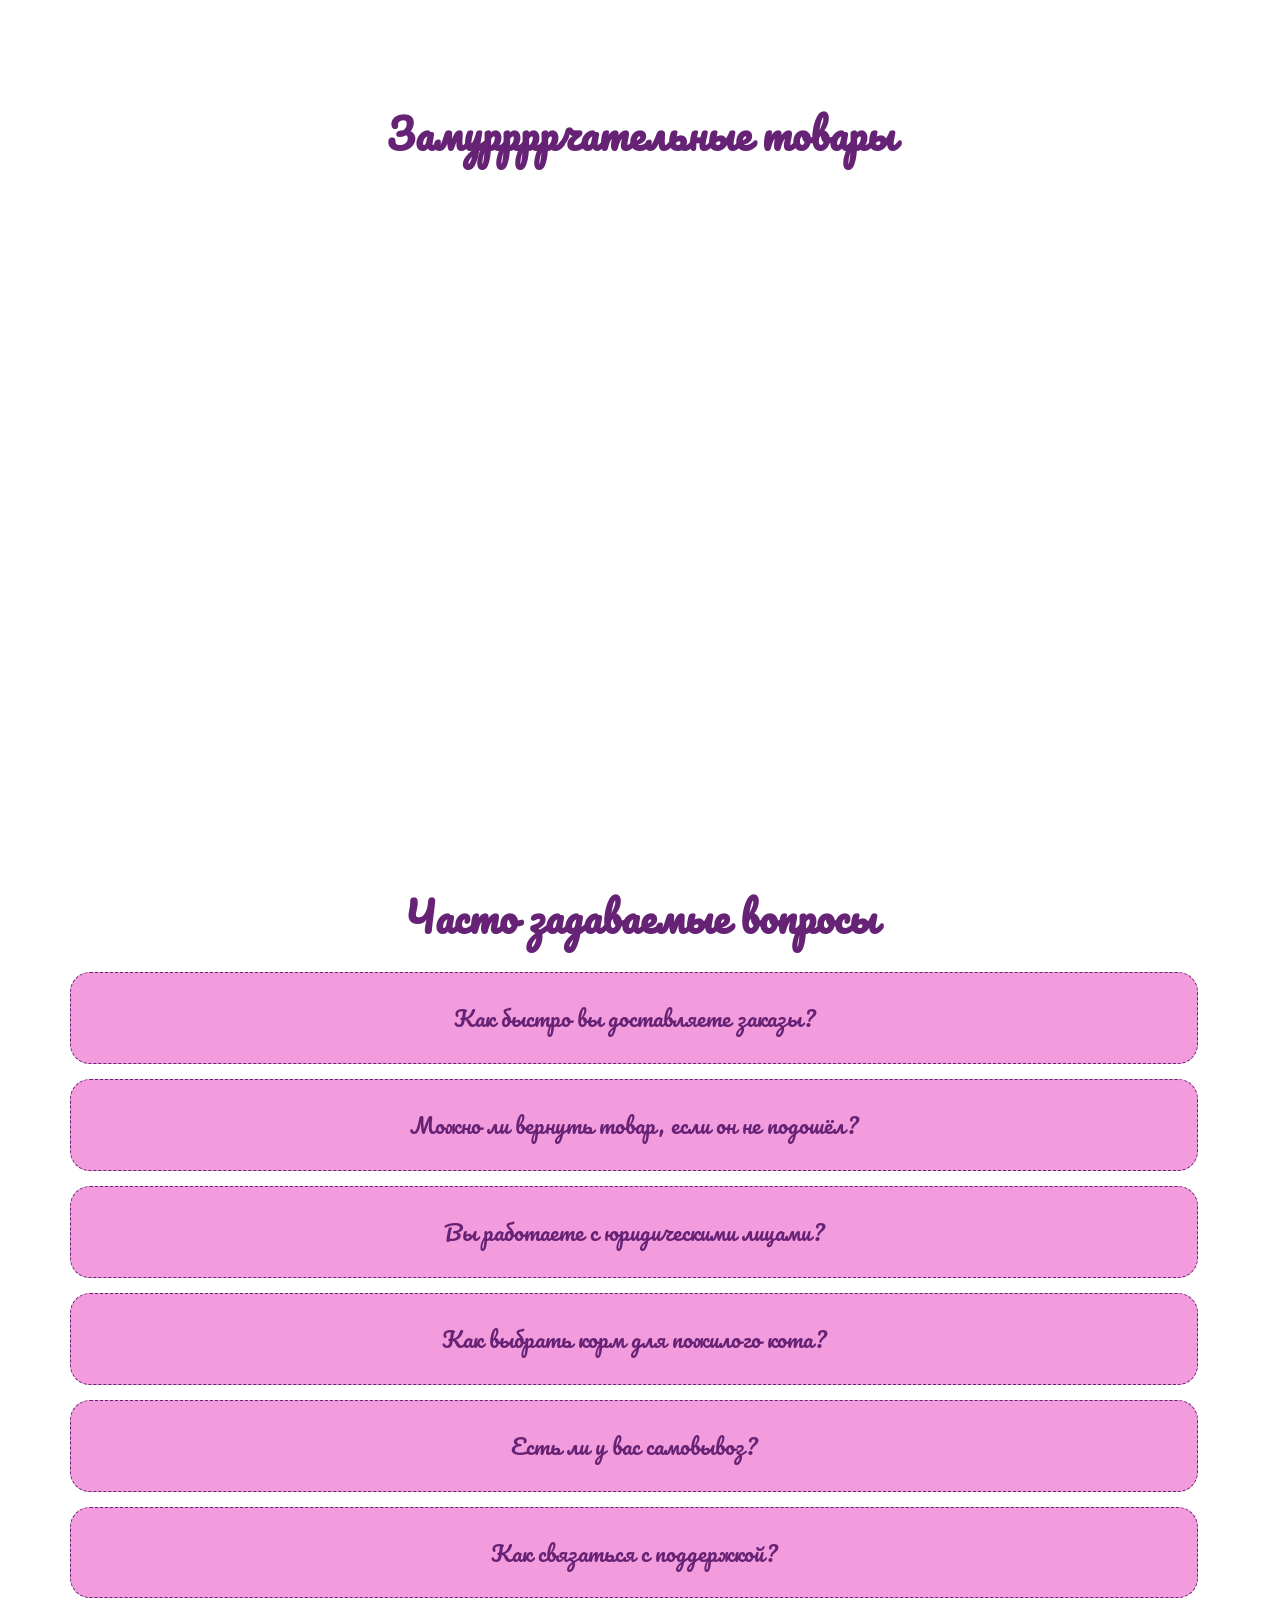
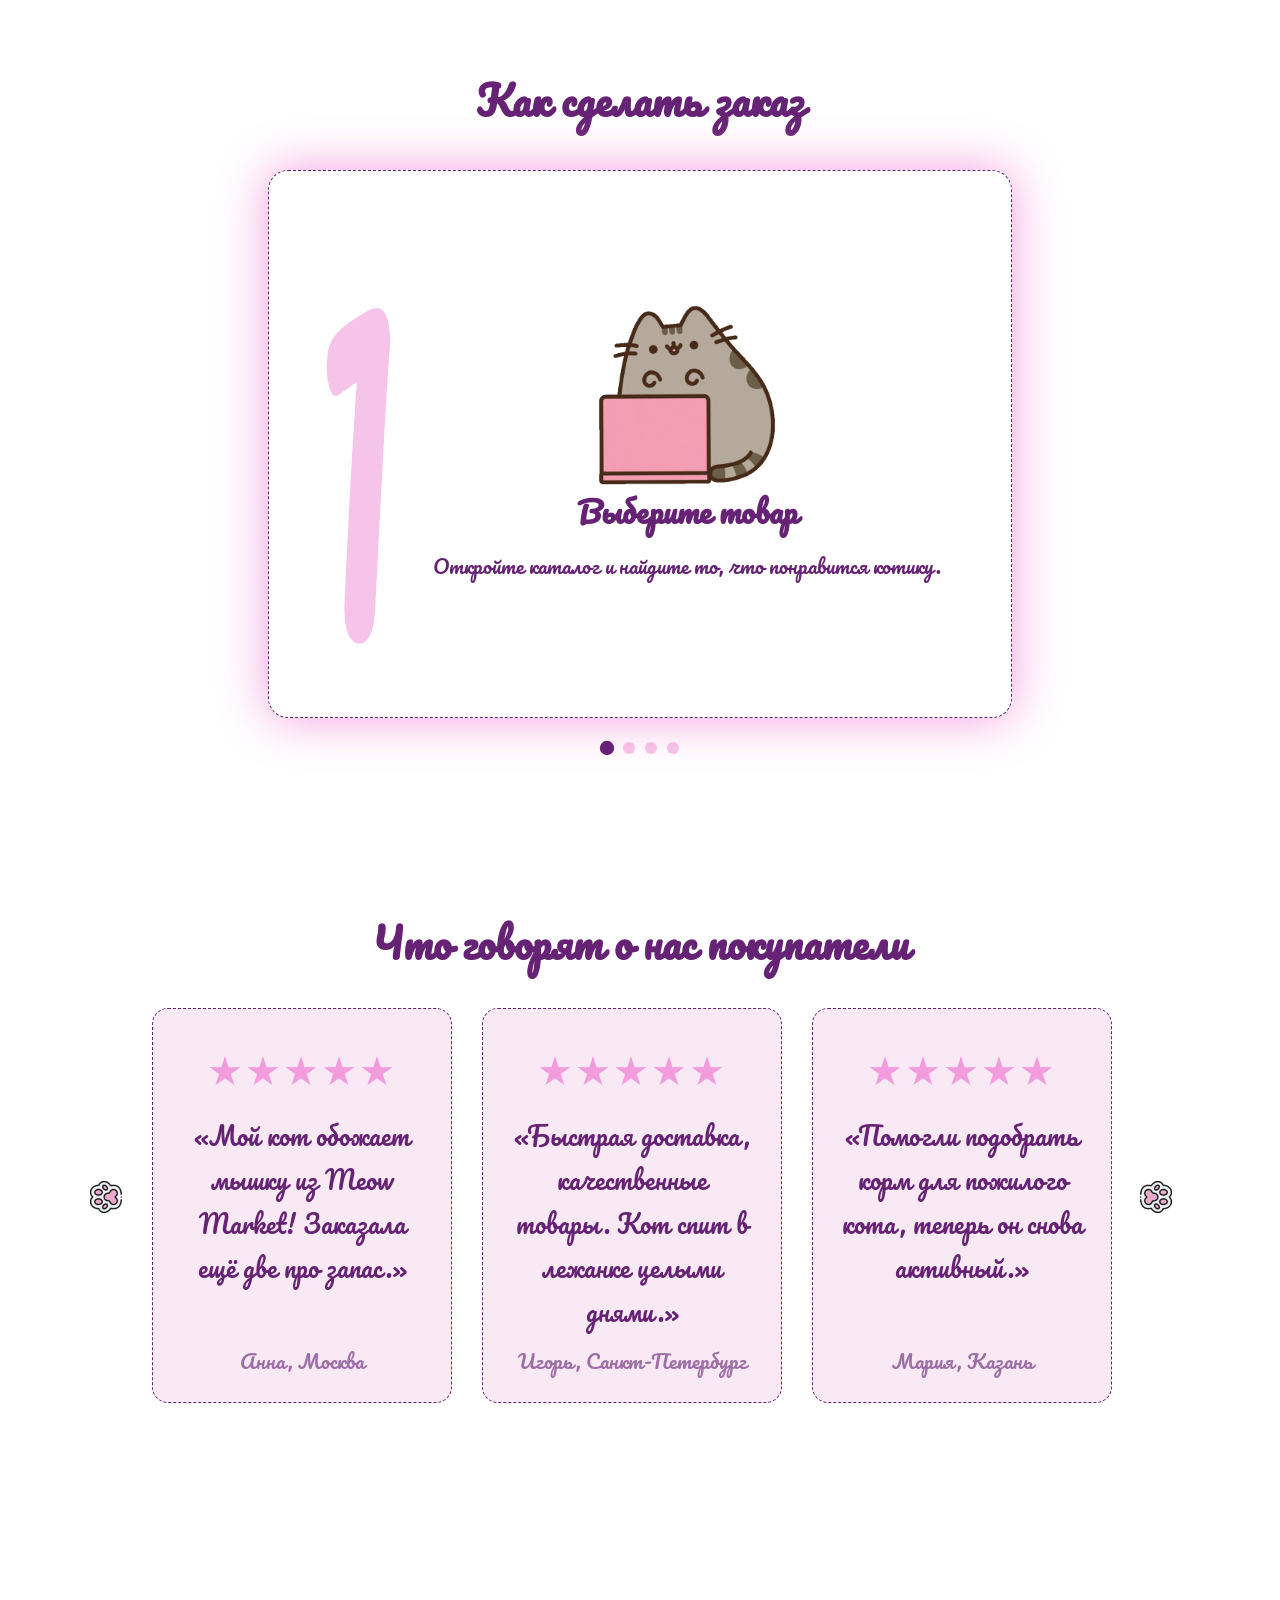
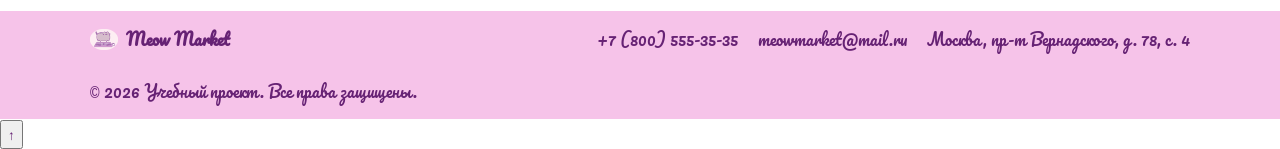
==== commit 0f57c026: "feat: add scroll-to-top button on main page" ====
--- a/index.html
+++ b/index.html
@@ -320,6 +320,7 @@
 		</div>
 		<button class="cat-panel__button" id="closeCatBtn" type="button">Да, он прекрасен!</button>
 	</aside>
+	<button class="scroll-top" id="scrollTop" type="button" aria-label="Наверх">↑</button>
 </body>
 
 </html>
--- a/css/style.css
+++ b/css/style.css
@@ -599,6 +599,7 @@
 	background-color: var(--color-pink-a45);
 	border: 1px dashed var(--color-primary);
 	border-radius: var(--radius-md);
+	text-decoration: none;
 }
 
 .product-card__more:hover,
@@ -1007,4 +1008,373 @@
 .filters__button {
 	font-size: 15px;
 	padding: 5px 15px;
+}
+
+/* Часть для product*/
+
+.product {
+	padding: 20px 70px;
+	height: max-content;
+}
+
+.product__container {
+	display: grid;
+	grid-template-columns: 1fr 2fr;
+	gap: 70px;
+}
+
+.product__gallery {
+	position: sticky;
+	top: var(--header-height);
+	height: calc(100vh - var(--header-height));
+	align-self: start;
+}
+
+.product__image {
+	width: 100%;
+	height: 95%;
+	background-position: center;
+	background-repeat: no-repeat;
+	background-size: cover;
+	border-radius: var(--radius-md);
+	border: 1px dashed var(--color-primary);
+}
+
+.product__info {
+	height: max-content;
+}
+
+.product__badge {
+	display: inline-block;
+	background-color: var(--color-primary-a70);
+	color: var(--color-white);
+	padding: 5px 15px;
+	border-radius: var(--radius-xs);
+	margin-bottom: 15px;
+	font-size: 14px;
+}
+
+.product__title {
+	font-size: 40px;
+	margin: 0 0 15px;
+}
+
+.product__price {
+	font-size: 32px;
+	margin-bottom: 25px;
+}
+
+.product__description {
+	font-size: 18px;
+	line-height: 1.6;
+	margin: 0 0 30px;
+}
+
+.product__actions {
+	display: flex;
+	gap: 12px;
+	margin-bottom: 40px;
+}
+
+.product__table {
+	width: 100%;
+	border-collapse: collapse;
+	border: 1px dashed var(--color-primary);
+	border-radius: var(--radius-md);
+	overflow: hidden;
+}
+
+.product__table-caption {
+	font-size: 24px;
+	padding: 12px 15px;
+	caption-side: top;
+	text-align: left;
+}
+
+.product__table th,
+.product__table td {
+	padding: 12px 15px;
+	border-bottom: 1px dashed var(--color-primary);
+	text-align: left;
+	vertical-align: top;
+	font-size: 16px;
+}
+
+.product__table-head th {
+	background-color: var(--color-pink);
+	font-size: 18px;
+}
+
+.product__table-body th {
+	width: 40%;
+	font-weight: normal;
+}
+
+.product__table-body tr:nth-child(even) {
+	background-color: var(--color-pink-light);
+}
+
+.product__table-body tr:last-child th,
+.product__table-body tr:last-child td {
+	border-bottom: none;
+}
+
+/* Часть для order */
+
+.order {
+	padding: 20px 70px;
+	height: max-content;
+	display: flex;
+	flex-direction: column;
+	align-items: center;
+}
+
+.order__title {
+	font-size: 40px;
+	margin: 0;
+	text-align: center;
+}
+
+.order__subtitle {
+	font-size: 18px;
+	color: var(--color-muted);
+	margin: 0;
+	text-align: center;
+}
+
+.order-form {
+	width: 100%;
+	background-color: var(--color-pink-light);
+	border: 1px dashed var(--color-primary);
+	border-radius: var(--radius-md);
+	padding: 30px 40px;
+
+	/* Раскладка в 2 колонки */
+	display: grid;
+	grid-template-columns: 1fr 1fr;
+	gap: 10px 10px;
+}
+
+/* Поля на всю ширину */
+.order-form__field--full {
+	grid-column: 1 / -1;
+}
+
+.order-form__field {
+	display: flex;
+	flex-direction: column;
+	gap: 6px;
+}
+
+.order-form__label {
+	font-size: 16px;
+}
+
+.order-form__input,
+.order-form__textarea {
+	width: 100%;
+	padding: 10px 14px;
+	border: 1px dashed var(--color-primary);
+	border-radius: var(--radius-xs);
+	background-color: var(--color-white);
+	font-family: inherit;
+	font-size: 16px;
+	transition: box-shadow 0.2s, background-color 0.2s;
+}
+
+.order-form__input:focus-visible,
+.order-form__textarea:focus-visible {
+	outline: 2px solid var(--color-accent);
+	outline-offset: 2px;
+}
+
+.order-form__textarea {
+	resize: vertical;
+	min-height: 76px;
+}
+
+.order-form__checkbox-label {
+	grid-column: 1 / -1;
+	display: flex;
+	justify-content: center;
+	align-items: center;
+	gap: 10px;
+	font-size: 15px;
+}
+
+.order-form__checkbox {
+	accent-color: var(--color-primary);
+	width: 18px;
+	height: 18px;
+}
+
+.order-form__button {
+	grid-column: 1 / -1;
+	justify-self: center;
+	margin-left: 0;
+	cursor: var(--cursor-paw);
+}
+
+.modal {
+	position: fixed;
+	inset: 0;
+	display: none;
+	align-items: center;
+	justify-content: center;
+	z-index: 2000;
+}
+
+.modal--open {
+	display: flex;
+}
+
+.modal__overlay {
+	position: absolute;
+	inset: 0;
+	background-color: rgba(0, 0, 0, 0.5);
+	cursor: var(--cursor-paw);
+}
+
+.modal__content {
+	position: relative;
+	background-color: var(--color-white);
+	border: 1px dashed var(--color-primary);
+	border-radius: var(--radius-md);
+	padding: 40px 30px;
+	max-width: 420px;
+	width: 90%;
+	text-align: center;
+	box-shadow: 0 20px 60px rgba(0, 0, 0, 0.25);
+	z-index: 1;
+	cursor: var(--cursor-paw);
+	display: grid;
+	place-items: center;
+}
+
+.modal__close {
+	position: absolute;
+	top: 10px;
+	right: 15px;
+	background: none;
+	border: none;
+	font-size: 28px;
+	line-height: 1;
+	cursor: var(--cursor-paw);
+	color: var(--color-primary);
+}
+
+.modal__icon {
+	background-image: url(../images/success.gif);
+	background-position: center;
+	background-repeat: no-repeat;
+	background-size: cover;
+	width: 100px;
+	height: 100px;
+}
+
+.modal__title {
+	margin: 0 0 10px;
+	font-size: 26px;
+}
+
+.modal__text {
+	margin: 0 0 25px;
+	font-size: 16px;
+	line-height: 1.5;
+}
+
+.modal__button {
+	margin-left: 0;
+}
+
+/* Часть для contacts */
+
+.contacts {
+	padding: 20px 70px;
+	height: max-content;
+	display: flex;
+	flex-direction: column;
+	align-items: center;
+}
+
+.contacts__title {
+	font-size: 40px;
+	margin: 0 0 10px;
+	text-align: center;
+}
+
+.contacts__subtitle {
+	font-size: 18px;
+	color: var(--color-muted);
+	margin: 0 0 40px;
+	text-align: center;
+}
+
+.contacts__info {
+	width: 100%;
+	display: grid;
+	grid-template-columns: repeat(4, 1fr);
+	gap: 20px;
+	margin-bottom: 40px;
+}
+
+.contact-item {
+	background-color: var(--color-pink-light);
+	border: 1px dashed var(--color-primary);
+	border-radius: var(--radius-md);
+	padding: 20px;
+	text-align: center;
+}
+
+.contact-item__title {
+	font-size: 25px;
+	margin: 0 0 8px;
+	color: var(--color-muted);
+}
+
+.contact-item__value {
+	font-size: 16px;
+	margin: 0;
+	text-decoration: none;
+	color: var(--color-primary);
+}
+
+a.contact-item__value:hover {
+	color: var(--color-accent);
+}
+
+/* CTA-блок */
+.contacts__cta {
+	width: 100%;
+	background-color: var(--color-pink);
+	border: 1px dashed var(--color-primary);
+	border-radius: var(--radius-md);
+	padding: 30px;
+	text-align: center;
+	margin-bottom: 40px;
+}
+
+.contacts__cta-title {
+	font-size: 28px;
+	margin: 0 0 10px;
+}
+
+.contacts__cta-text {
+	font-size: 16px;
+	margin: 0 0 20px;
+	line-height: 1.5;
+}
+
+.contacts__cta-button {
+	display: inline-block;
+	margin-left: 0;
+}
+
+/* Карта */
+.contacts__map {
+	width: 100%;
+	border: 1px dashed var(--color-primary);
+	border-radius: var(--radius-md);
+	overflow: hidden;
+	line-height: 0;
 }
